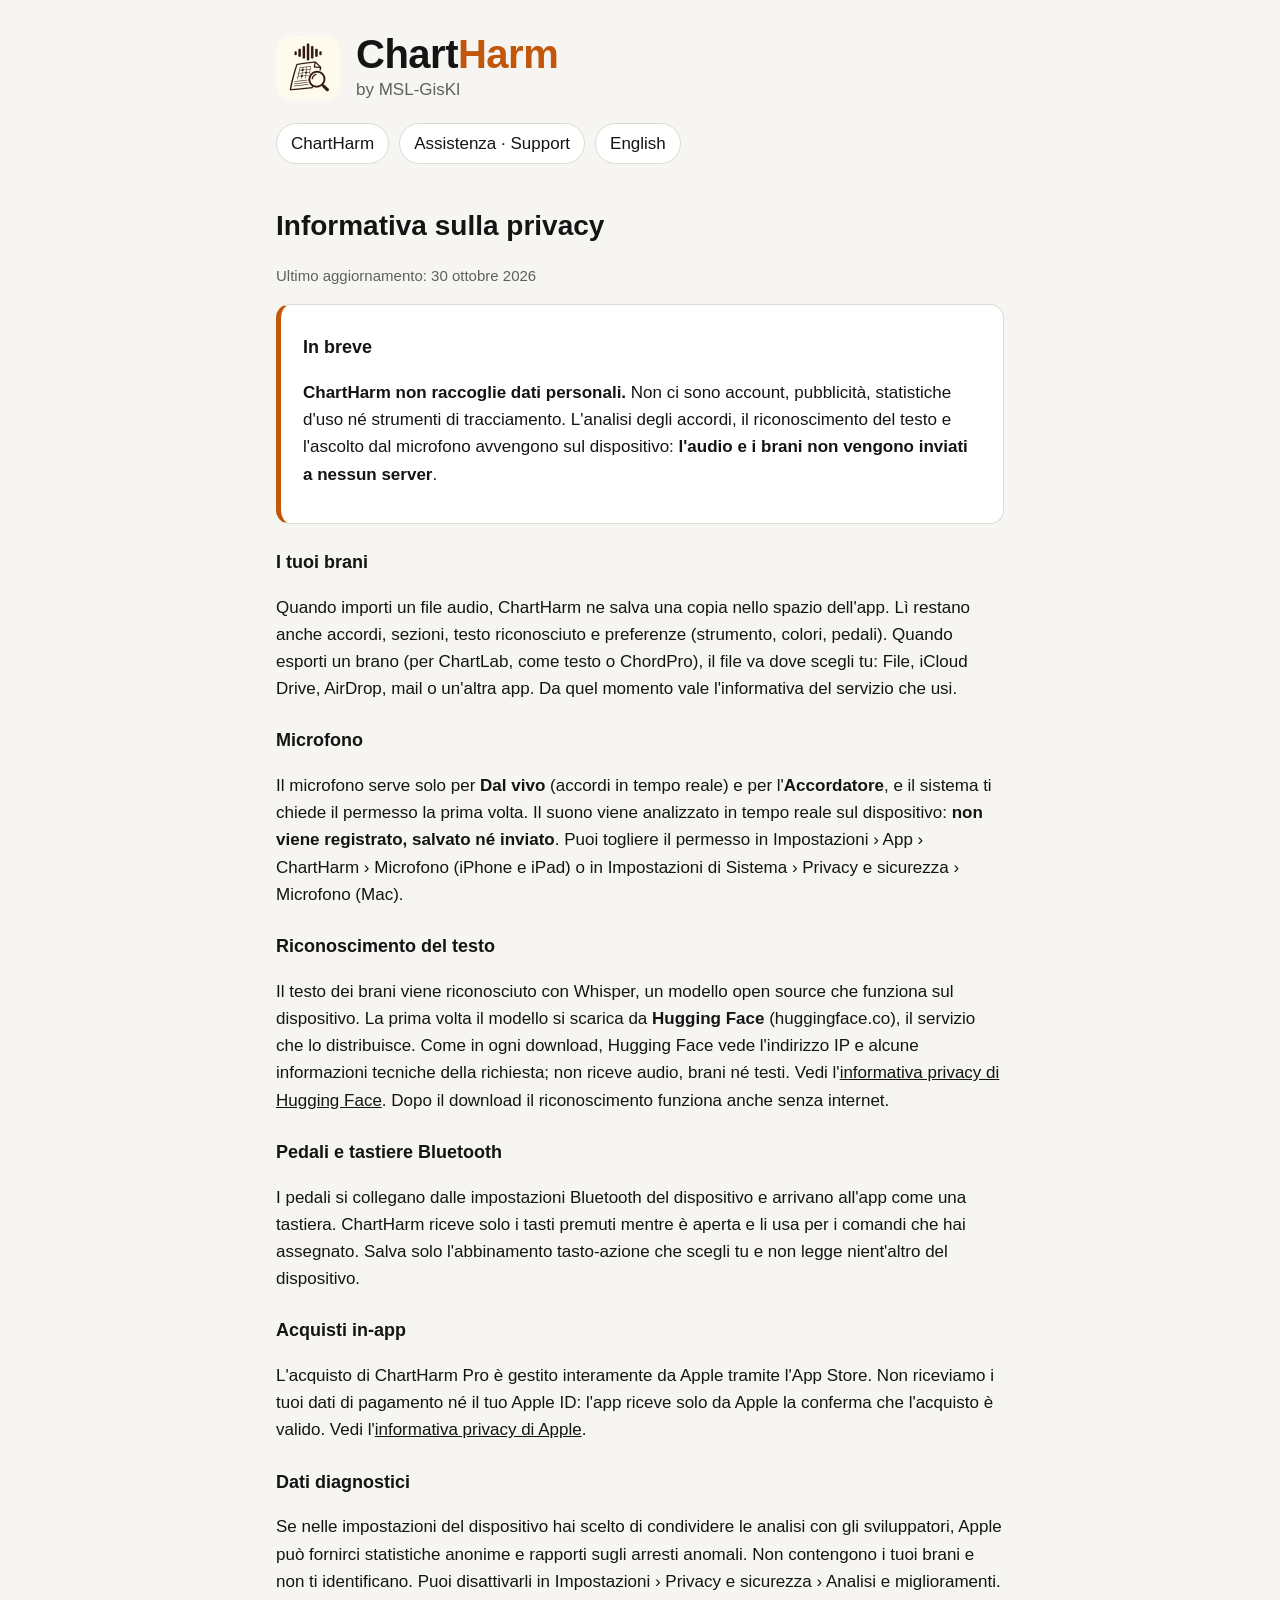
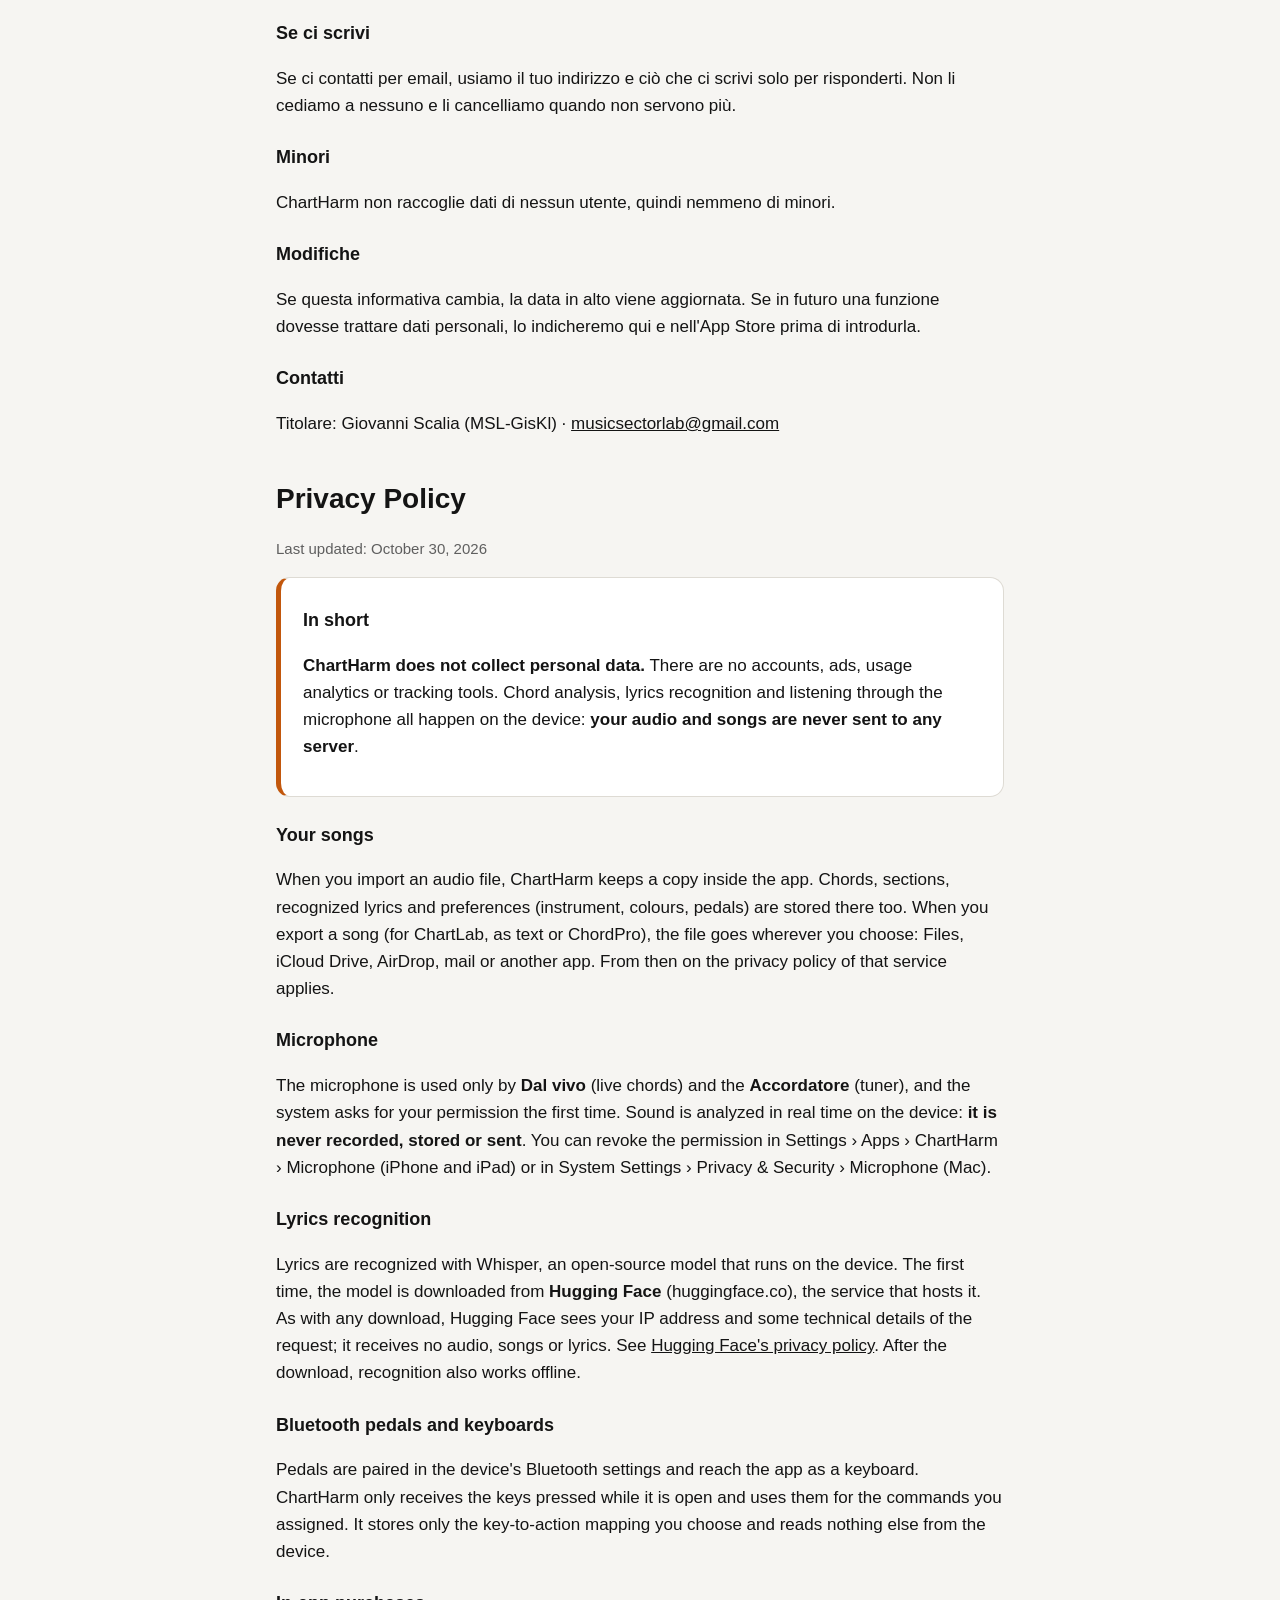
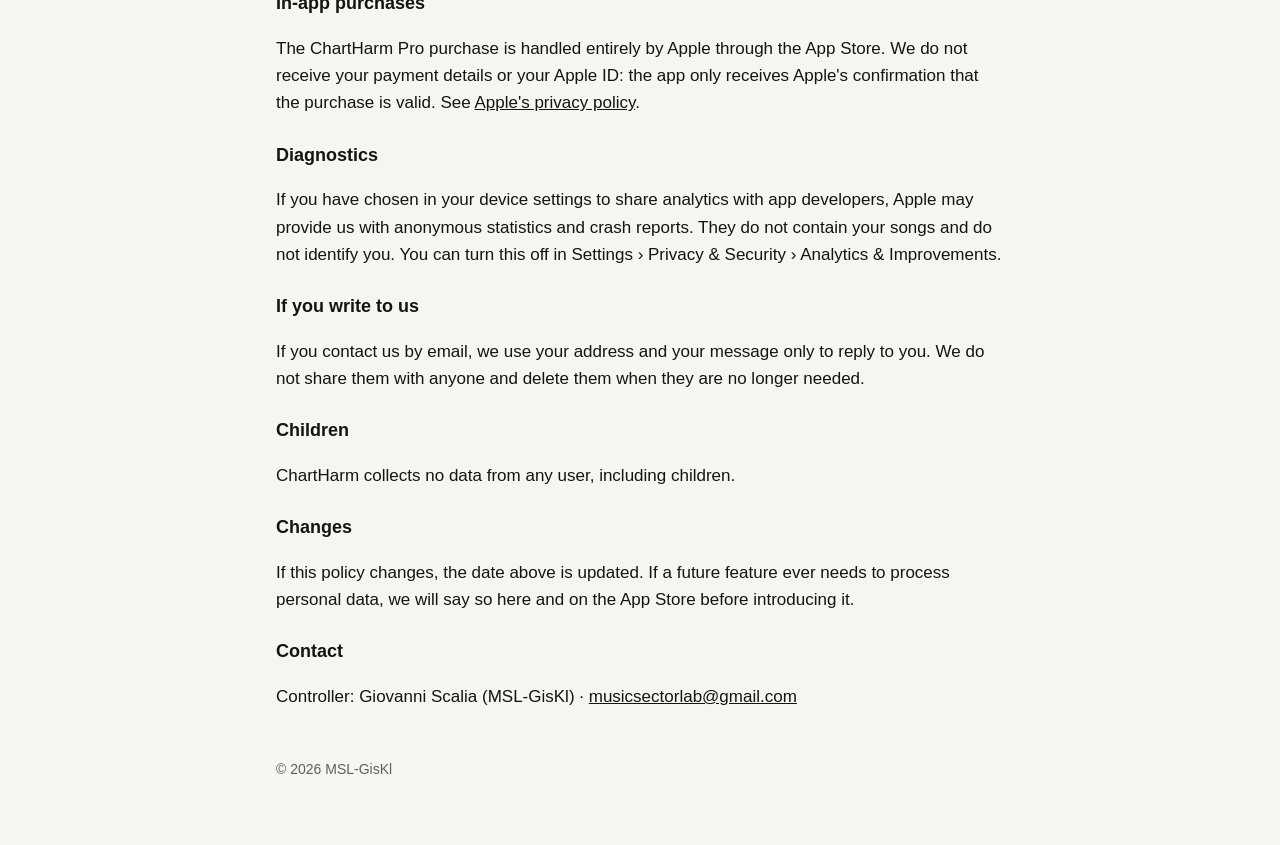
==== privacy.html @ 501e181f "Sito di ChartHarm: presentazione, privacy e assistenza" ====
<!doctype html>
<html lang="it">
<head>
<meta charset="utf-8">
<meta name="viewport" content="width=device-width, initial-scale=1">
<title>ChartHarm – Privacy</title>
<link rel="stylesheet" href="style.css">
<link rel="icon" href="icona.png">
</head>
<body>
<main>
  <header>
    <img src="icona.png" alt="">
    <div>
      <h1>Chart<span>Harm</span></h1>
      <p class="byline">by MSL-GisKl</p>
    </div>
  </header>
  <nav>
    <a href="index.html">ChartHarm</a>
    <a href="support.html">Assistenza · Support</a>
    <a href="#en">English</a>
  </nav>

  <section lang="it">
    <h2>Informativa sulla privacy</h2>
    <p class="lang">Ultimo aggiornamento: 30 ottobre 2026</p>

    <div class="card">
      <h3>In breve</h3>
      <p><strong>ChartHarm non raccoglie dati personali.</strong> Non ci sono account, pubblicità,
      statistiche d'uso né strumenti di tracciamento. L'analisi degli accordi, il riconoscimento del testo
      e l'ascolto dal microfono avvengono sul dispositivo: <strong>l'audio e i brani non vengono inviati a
      nessun server</strong>.</p>
    </div>

    <h3>I tuoi brani</h3>
    <p>Quando importi un file audio, ChartHarm ne salva una copia nello spazio dell'app. Lì restano anche
    accordi, sezioni, testo riconosciuto e preferenze (strumento, colori, pedali). Quando esporti un brano
    (per ChartLab, come testo o ChordPro), il file va dove scegli tu: File, iCloud Drive, AirDrop, mail o
    un'altra app. Da quel momento vale l'informativa del servizio che usi.</p>

    <h3>Microfono</h3>
    <p>Il microfono serve solo per <strong>Dal vivo</strong> (accordi in tempo reale) e per
    l'<strong>Accordatore</strong>, e il sistema ti chiede il permesso la prima volta. Il suono viene
    analizzato in tempo reale sul dispositivo: <strong>non viene registrato, salvato né inviato</strong>.
    Puoi togliere il permesso in Impostazioni › App › ChartHarm › Microfono (iPhone e iPad) o in
    Impostazioni di Sistema › Privacy e sicurezza › Microfono (Mac).</p>

    <h3>Riconoscimento del testo</h3>
    <p>Il testo dei brani viene riconosciuto con Whisper, un modello open source che funziona sul
    dispositivo. La prima volta il modello si scarica da <strong>Hugging Face</strong> (huggingface.co), il
    servizio che lo distribuisce. Come in ogni download, Hugging Face vede l'indirizzo IP e alcune
    informazioni tecniche della richiesta; non riceve audio, brani né testi. Vedi
    l'<a href="https://huggingface.co/privacy">informativa privacy di Hugging Face</a>. Dopo il download il
    riconoscimento funziona anche senza internet.</p>

    <h3>Pedali e tastiere Bluetooth</h3>
    <p>I pedali si collegano dalle impostazioni Bluetooth del dispositivo e arrivano all'app come una
    tastiera. ChartHarm riceve solo i tasti premuti mentre è aperta e li usa per i comandi che hai
    assegnato. Salva solo l'abbinamento tasto-azione che scegli tu e non legge nient'altro del dispositivo.</p>

    <h3>Acquisti in-app</h3>
    <p>L'acquisto di ChartHarm Pro è gestito interamente da Apple tramite l'App Store. Non riceviamo
    i tuoi dati di pagamento né il tuo Apple ID: l'app riceve solo da Apple la conferma che l'acquisto
    è valido. Vedi l'<a href="https://www.apple.com/legal/privacy/">informativa privacy di Apple</a>.</p>

    <h3>Dati diagnostici</h3>
    <p>Se nelle impostazioni del dispositivo hai scelto di condividere le analisi con gli sviluppatori,
    Apple può fornirci statistiche anonime e rapporti sugli arresti anomali. Non contengono i tuoi brani
    e non ti identificano. Puoi disattivarli in Impostazioni › Privacy e sicurezza › Analisi e miglioramenti.</p>

    <h3>Se ci scrivi</h3>
    <p>Se ci contatti per email, usiamo il tuo indirizzo e ciò che ci scrivi solo per risponderti.
    Non li cediamo a nessuno e li cancelliamo quando non servono più.</p>

    <h3>Minori</h3>
    <p>ChartHarm non raccoglie dati di nessun utente, quindi nemmeno di minori.</p>

    <h3>Modifiche</h3>
    <p>Se questa informativa cambia, la data in alto viene aggiornata. Se in futuro una funzione
    dovesse trattare dati personali, lo indicheremo qui e nell'App Store prima di introdurla.</p>

    <h3>Contatti</h3>
    <p>Titolare: Giovanni Scalia (MSL-GisKl) ·
    <a href="mailto:musicsectorlab@gmail.com">musicsectorlab@gmail.com</a></p>
  </section>

  <section lang="en" id="en">
    <h2>Privacy Policy</h2>
    <p class="lang">Last updated: October 30, 2026</p>

    <div class="card">
      <h3>In short</h3>
      <p><strong>ChartHarm does not collect personal data.</strong> There are no accounts, ads,
      usage analytics or tracking tools. Chord analysis, lyrics recognition and listening through the
      microphone all happen on the device: <strong>your audio and songs are never sent to any server</strong>.</p>
    </div>

    <h3>Your songs</h3>
    <p>When you import an audio file, ChartHarm keeps a copy inside the app. Chords, sections, recognized
    lyrics and preferences (instrument, colours, pedals) are stored there too. When you export a song
    (for ChartLab, as text or ChordPro), the file goes wherever you choose: Files, iCloud Drive, AirDrop,
    mail or another app. From then on the privacy policy of that service applies.</p>

    <h3>Microphone</h3>
    <p>The microphone is used only by <strong>Dal vivo</strong> (live chords) and the <strong>Accordatore</strong>
    (tuner), and the system asks for your permission the first time. Sound is analyzed in real time on the
    device: <strong>it is never recorded, stored or sent</strong>. You can revoke the permission in
    Settings › Apps › ChartHarm › Microphone (iPhone and iPad) or in System Settings › Privacy &amp; Security ›
    Microphone (Mac).</p>

    <h3>Lyrics recognition</h3>
    <p>Lyrics are recognized with Whisper, an open-source model that runs on the device. The first time,
    the model is downloaded from <strong>Hugging Face</strong> (huggingface.co), the service that hosts it.
    As with any download, Hugging Face sees your IP address and some technical details of the request; it
    receives no audio, songs or lyrics. See <a href="https://huggingface.co/privacy">Hugging Face's privacy
    policy</a>. After the download, recognition also works offline.</p>

    <h3>Bluetooth pedals and keyboards</h3>
    <p>Pedals are paired in the device's Bluetooth settings and reach the app as a keyboard. ChartHarm only
    receives the keys pressed while it is open and uses them for the commands you assigned. It stores only
    the key-to-action mapping you choose and reads nothing else from the device.</p>

    <h3>In-app purchases</h3>
    <p>The ChartHarm Pro purchase is handled entirely by Apple through the App Store. We do not receive
    your payment details or your Apple ID: the app only receives Apple's confirmation that the purchase
    is valid. See <a href="https://www.apple.com/legal/privacy/">Apple's privacy policy</a>.</p>

    <h3>Diagnostics</h3>
    <p>If you have chosen in your device settings to share analytics with app developers, Apple may
    provide us with anonymous statistics and crash reports. They do not contain your songs and do not
    identify you. You can turn this off in Settings › Privacy &amp; Security › Analytics &amp; Improvements.</p>

    <h3>If you write to us</h3>
    <p>If you contact us by email, we use your address and your message only to reply to you.
    We do not share them with anyone and delete them when they are no longer needed.</p>

    <h3>Children</h3>
    <p>ChartHarm collects no data from any user, including children.</p>

    <h3>Changes</h3>
    <p>If this policy changes, the date above is updated. If a future feature ever needs to process
    personal data, we will say so here and on the App Store before introducing it.</p>

    <h3>Contact</h3>
    <p>Controller: Giovanni Scalia (MSL-GisKl) ·
    <a href="mailto:musicsectorlab@gmail.com">musicsectorlab@gmail.com</a></p>
  </section>

  <footer>© 2026 MSL-GisKl</footer>
</main>
</body>
</html>
---- style.css ----
/* ChartHarm — sito: gli stessi colori dell'app (arancio sul nero). */
:root {
  --bg: #f6f5f2;
  --card: #ffffff;
  --ink: #141414;
  --faded: #5f5f5f;
  --line: #dedbd4;
  --accent: #c2570c;   /* arancio scuro: leggibile su fondo chiaro */
  color-scheme: light dark;
}
@media (prefers-color-scheme: dark) {
  :root {
    --bg: #000000; --card: #141414; --ink: #f2f2f2; --faded: #a3a3a3;
    --line: #2b2b2b; --accent: #ff9f43;
  }
}
* { box-sizing: border-box; }
body {
  margin: 0;
  background: var(--bg);
  color: var(--ink);
  font: 17px/1.6 -apple-system, BlinkMacSystemFont, "Helvetica Neue", Arial, sans-serif;
}
main { max-width: 760px; margin: 0 auto; padding: 32px 16px 64px; }
header { display: flex; align-items: center; gap: 16px; margin-bottom: 8px; }
header img { width: 64px; height: 64px; border-radius: 14px; }
header > div { min-width: 0; }
h1 { font-size: clamp(30px, 9vw, 40px); margin: 0; line-height: 1.1; font-weight: 800; letter-spacing: -0.5px; }
h1 span { color: var(--accent); }
.byline { color: var(--faded); margin: 0; }
h2 { font-size: clamp(23px, 6vw, 28px); margin: 40px 0 8px; font-weight: 800; }
h3 { font-size: 18px; margin: 24px 0 4px; }
a { color: inherit; }
nav { margin: 20px 0 28px; display: flex; gap: 10px; flex-wrap: wrap; }
nav a {
  text-decoration: none; padding: 6px 14px; border-radius: 999px;
  border: 1px solid var(--line); background: var(--card);
}
.card {
  background: var(--card); border: 1px solid var(--line); border-left: 5px solid var(--accent);
  border-radius: 14px; padding: 4px 22px 18px; margin-top: 16px;
}
.lang { color: var(--faded); font-size: 15px; }
footer { margin-top: 48px; color: var(--faded); font-size: 14px; }
ul { padding-left: 22px; }
.shot { width: 100%; height: auto; border-radius: 14px; border: 1px solid var(--line); margin-top: 16px; }
code {
  font: 15px/1.4 ui-monospace, "SF Mono", Menlo, monospace;
  color: var(--accent); white-space: nowrap;
}
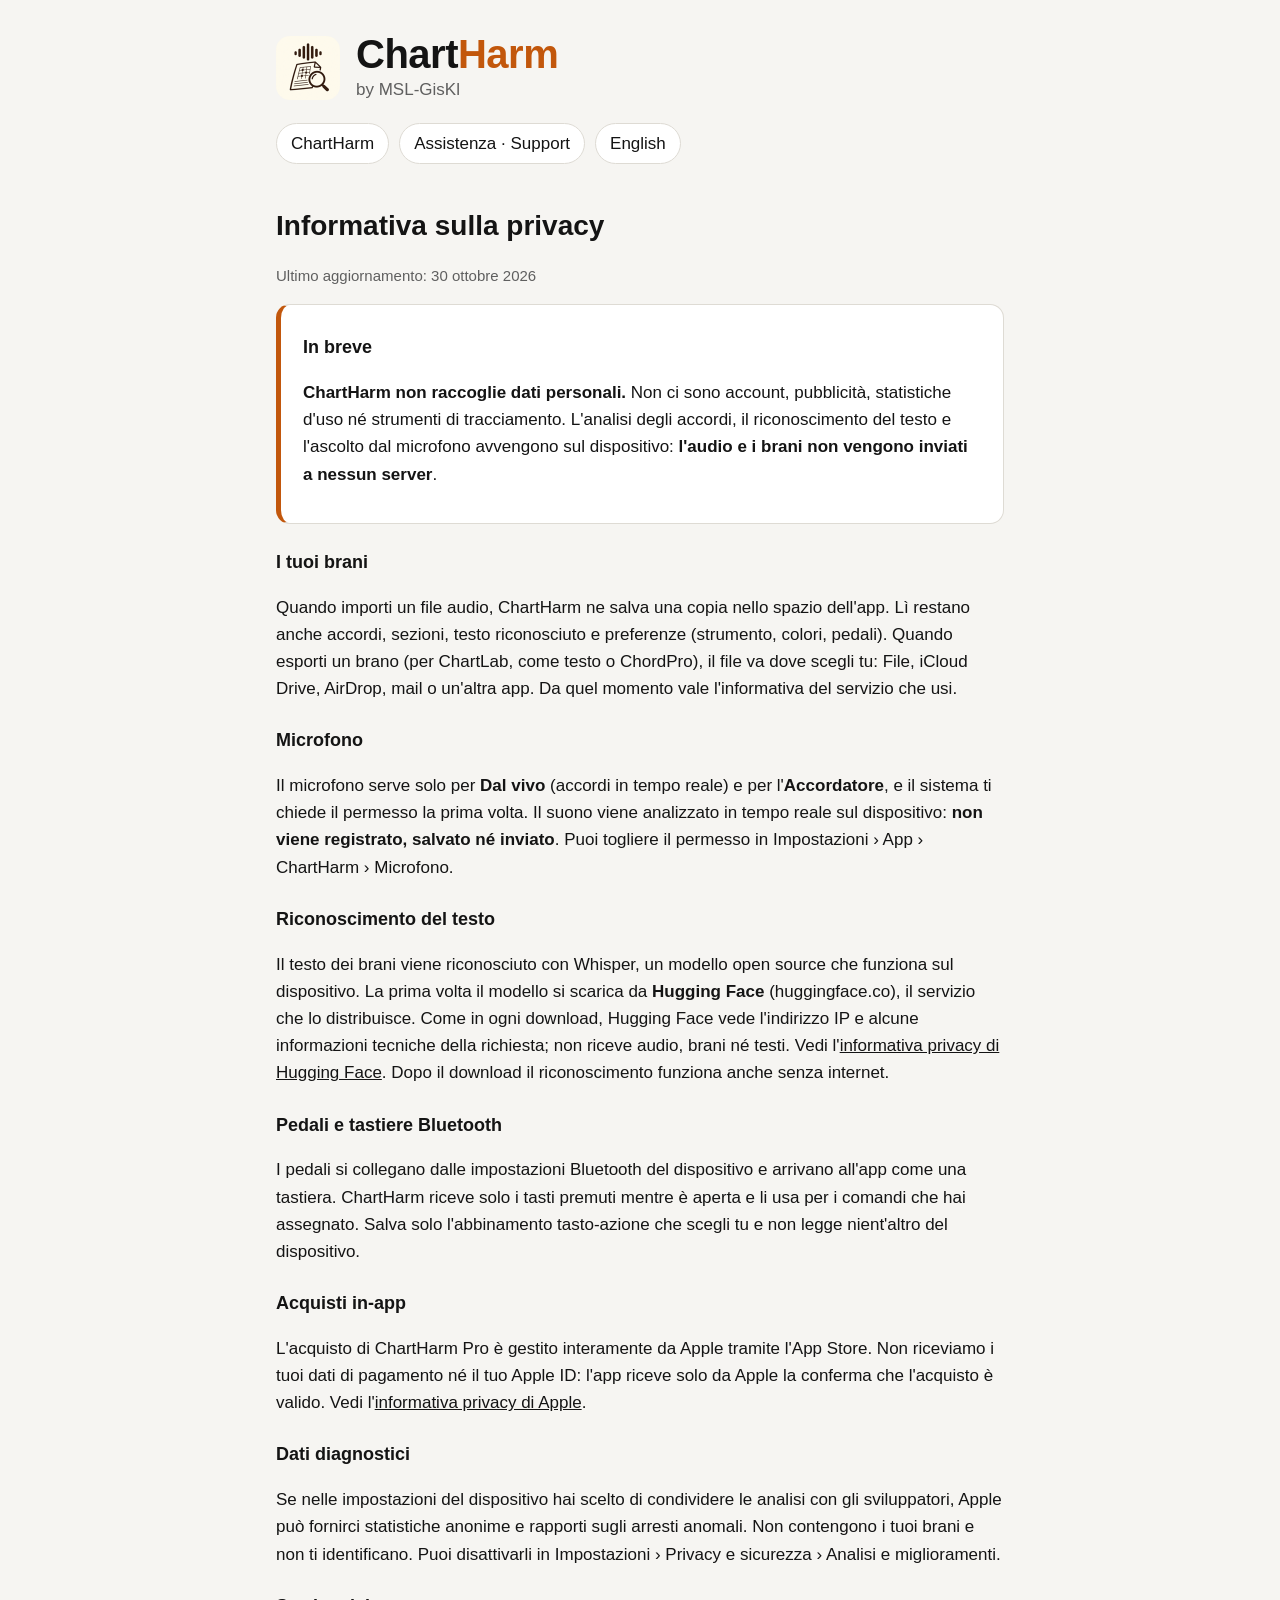
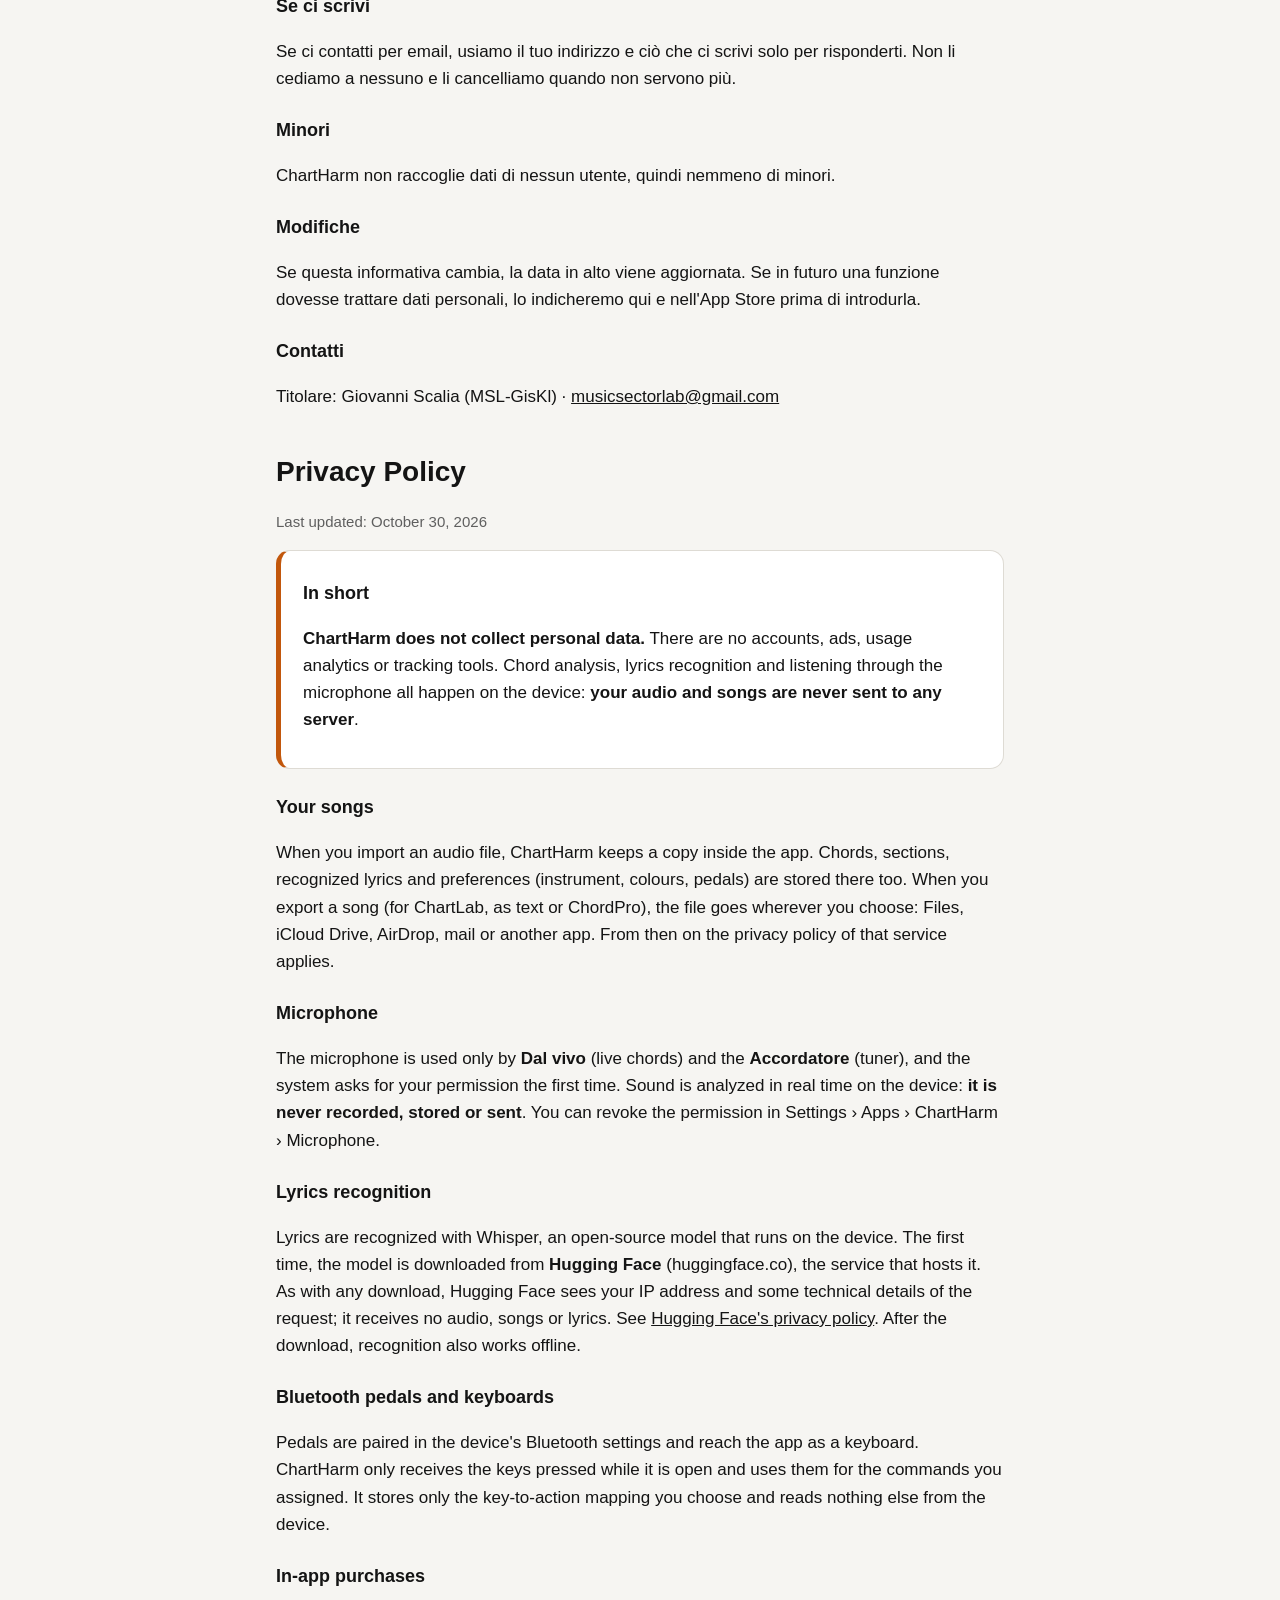
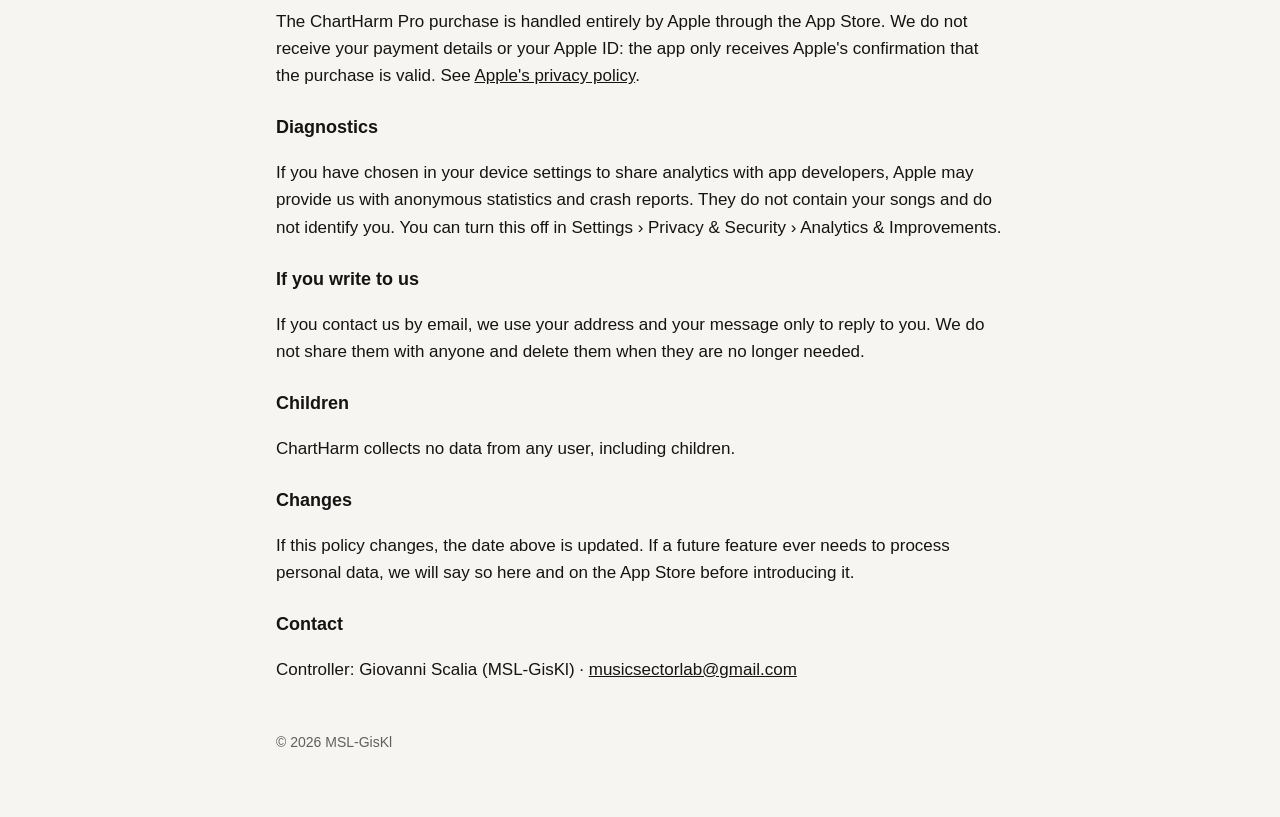
==== commit 25d9bf9d: "Sito: solo iPhone e iPad, nuova schermata" ====
--- a/privacy.html
+++ b/privacy.html
@@ -44,8 +44,7 @@
     <p>Il microfono serve solo per <strong>Dal vivo</strong> (accordi in tempo reale) e per
     l'<strong>Accordatore</strong>, e il sistema ti chiede il permesso la prima volta. Il suono viene
     analizzato in tempo reale sul dispositivo: <strong>non viene registrato, salvato né inviato</strong>.
-    Puoi togliere il permesso in Impostazioni › App › ChartHarm › Microfono (iPhone e iPad) o in
-    Impostazioni di Sistema › Privacy e sicurezza › Microfono (Mac).</p>
+    Puoi togliere il permesso in Impostazioni › App › ChartHarm › Microfono.</p>
 
     <h3>Riconoscimento del testo</h3>
     <p>Il testo dei brani viene riconosciuto con Whisper, un modello open source che funziona sul
@@ -107,8 +106,7 @@
     <p>The microphone is used only by <strong>Dal vivo</strong> (live chords) and the <strong>Accordatore</strong>
     (tuner), and the system asks for your permission the first time. Sound is analyzed in real time on the
     device: <strong>it is never recorded, stored or sent</strong>. You can revoke the permission in
-    Settings › Apps › ChartHarm › Microphone (iPhone and iPad) or in System Settings › Privacy &amp; Security ›
-    Microphone (Mac).</p>
+    Settings › Apps › ChartHarm › Microphone.</p>
 
     <h3>Lyrics recognition</h3>
     <p>Lyrics are recognized with Whisper, an open-source model that runs on the device. The first time,
